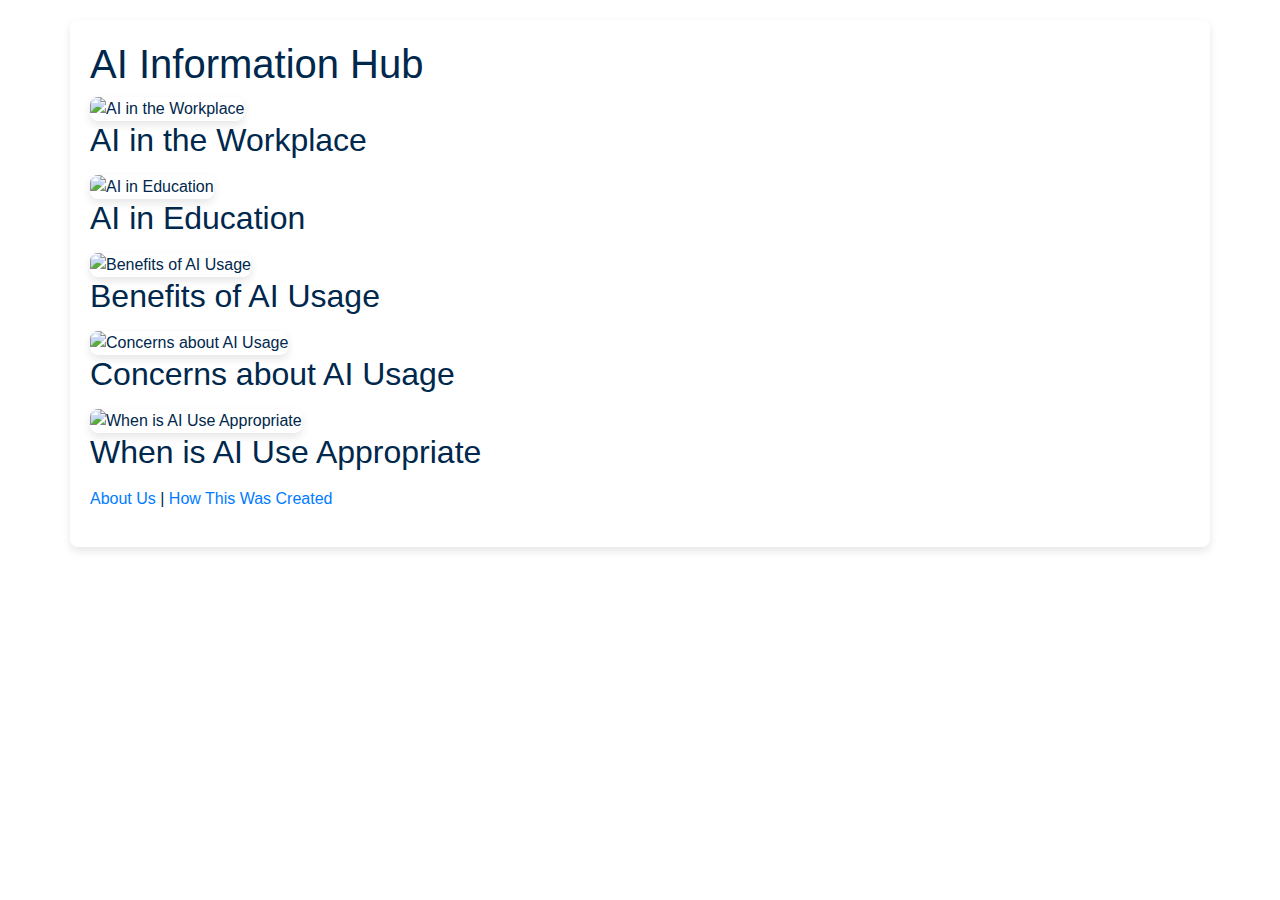
==== index.html @ ffa3e3d1 "Update index.html" ====
<!DOCTYPE html>
<html lang="en">
<head>
    <meta charset="UTF-8">
    <meta name="viewport" content="width=device-width, initial-scale=1.0">
    <title>AI News Hub</title>
    <link href="https://stackpath.bootstrapcdn.com/bootstrap/4.3.1/css/bootstrap.min.css" rel="stylesheet">
    <link href="styles.css" rel="stylesheet">
</head>
<body>
    <div class="container">
        <h1>AI Information Hub</h1>

        <div class="news-item">
            <img src="path_to_image.jpg" alt="AI in the Workplace" class="news-image">
            <h2><a href="ai_in_the_workplace.html">AI in the Workplace</a></h2>
        </div>

        <div class="news-item">
            <img src="path_to_image.jpg" alt="AI in Education" class="news-image">
            <h2><a href="ai_in_education.html">AI in Education</a></h2>
        </div>

        <div class="news-item">
            <img src="path_to_image.jpg" alt="Benefits of AI Usage" class="news-image">
            <h2><a href="benefits_of_ai.html">Benefits of AI Usage</a></h2>
        </div>

        <div class="news-item">
            <img src="path_to_image.jpg" alt="Concerns about AI Usage" class="news-image">
            <h2><a href="concerns_about_ai.html">Concerns about AI Usage</a></h2>
        </div>

        <div class="news-item">
            <img src="path_to_image.jpg" alt="When is AI Use Appropriate" class="news-image">
            <h2><a href="when_ai_is_appropriate.html">When is AI Use Appropriate</a></h2>
        </div>

        <!-- Additional links or sections can be added here -->
        <footer class="footer">
            <p><a href="about_us.html">About Us</a> | <a href="how_this_was_created.html">How This Was Created</a></p>
        </footer>

    </div>
</body>
</html>
---- styles.css ----
/* styles.css */

body {
    font-family: Arial, sans-serif;
    color: #00274C; /* Michigan Blue */
    background-image: url('futuristic_background.jpg'); /* Futuristic Background */
    background-size: cover;
    background-position: center;
    background-attachment: fixed;
}

.navbar {
    background-color: #00274C; /* Michigan Blue */
}

.nav-link, .navbar-brand {
    color: #FFCB05 !important; /* Michigan Maize */
}

.container {
    background-color: rgba(255, 255, 255, 0.9); /* Semi-transparent white */
    padding: 20px;
    border-radius: 8px;
    box-shadow: 0 4px 8px rgba(0, 0, 0, 0.1);
    margin-top: 20px;
}

h2 {
    color: #00274C; /* Michigan Blue */
    margin-bottom: 15px;
}

h2 a {
    text-decoration: none;
    color: #00274C; /* Michigan Blue */
}

h2 a:hover {
    color: #FFCB05; /* Michigan Maize */
}

img {
    border-radius: 8px;
    box-shadow: 0 4px 8px rgba(0, 0, 0, 0.1);
}

@media (max-width: 768px) {
    img {
        float: none;
        margin: auto;
        display: block;
    }
}
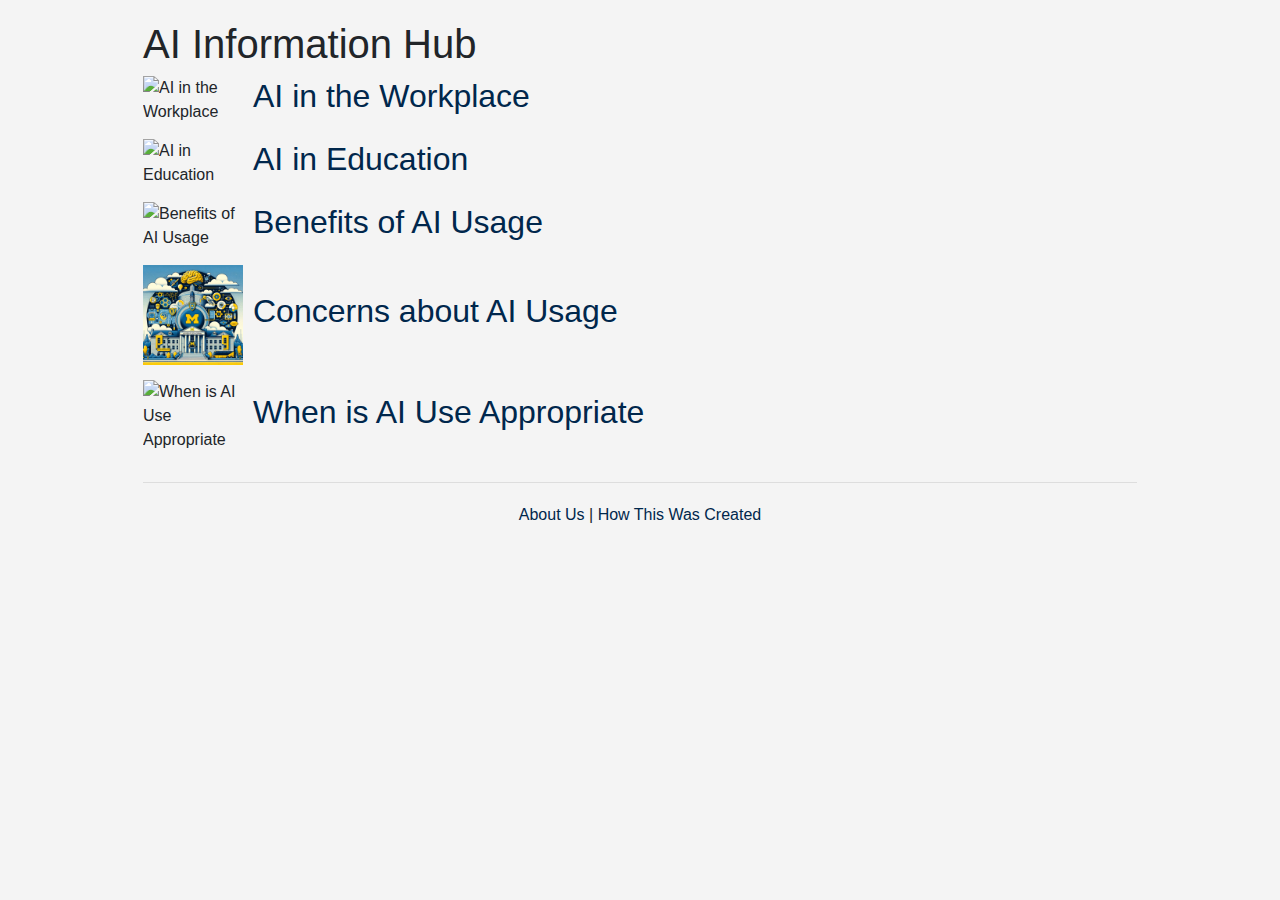
==== commit 37e351ea: "Update index.html" ====
--- a/index.html
+++ b/index.html
@@ -27,7 +27,7 @@
         </div>
 
         <div class="news-item">
-            <img src="path_to_image.jpg" alt="Concerns about AI Usage" class="news-image">
+            <img src="Concerns_ai.jpg" alt="Concerns about AI Usage" class="news-image">
             <h2><a href="concerns_about_ai.html">Concerns about AI Usage</a></h2>
         </div>
 
--- a/styles.css
+++ b/styles.css
@@ -2,54 +2,54 @@
 
 body {
     font-family: Arial, sans-serif;
-    color: #00274C; /* Michigan Blue */
-    background-image: url('futuristic_background.jpg'); /* Futuristic Background */
-    background-size: cover;
-    background-position: center;
-    background-attachment: fixed;
-}
-
-.navbar {
-    background-color: #00274C; /* Michigan Blue */
-}
-
-.nav-link, .navbar-brand {
-    color: #FFCB05 !important; /* Michigan Maize */
+    margin: 0;
+    padding: 0;
+    background-color: #f4f4f4;
 }
 
 .container {
-    background-color: rgba(255, 255, 255, 0.9); /* Semi-transparent white */
-    padding: 20px;
-    border-radius: 8px;
-    box-shadow: 0 4px 8px rgba(0, 0, 0, 0.1);
-    margin-top: 20px;
+    width: 80%;
+    margin: auto;
+    padding-top: 20px;
 }
 
-h2 {
-    color: #00274C; /* Michigan Blue */
+.news-item {
+    display: flex;
+    align-items: center;
     margin-bottom: 15px;
 }
 
-h2 a {
-    text-decoration: none;
-    color: #00274C; /* Michigan Blue */
+.news-item h2 {
+    margin-left: 10px;
 }
 
-h2 a:hover {
-    color: #FFCB05; /* Michigan Maize */
+.news-image {
+    width: 100px;
+    height: auto;
 }
 
-img {
-    border-radius: 8px;
-    box-shadow: 0 4px 8px rgba(0, 0, 0, 0.1);
+.news-item h2 a {
+    color: #00274C;
+    text-decoration: none;
 }
 
-@media (max-width: 768px) {
-    img {
-        float: none;
-        margin: auto;
-        display: block;
-    }
+.news-item h2 a:hover {
+    text-decoration: underline;
 }
 
 
+.footer {
+    text-align: center;
+    padding: 20px 0;
+    margin-top: 30px;
+    border-top: 1px solid #ddd;
+}
+
+.footer a {
+    color: #00274C;
+    text-decoration: none;
+}
+
+.footer a:hover {
+    text-decoration: underline;
+}
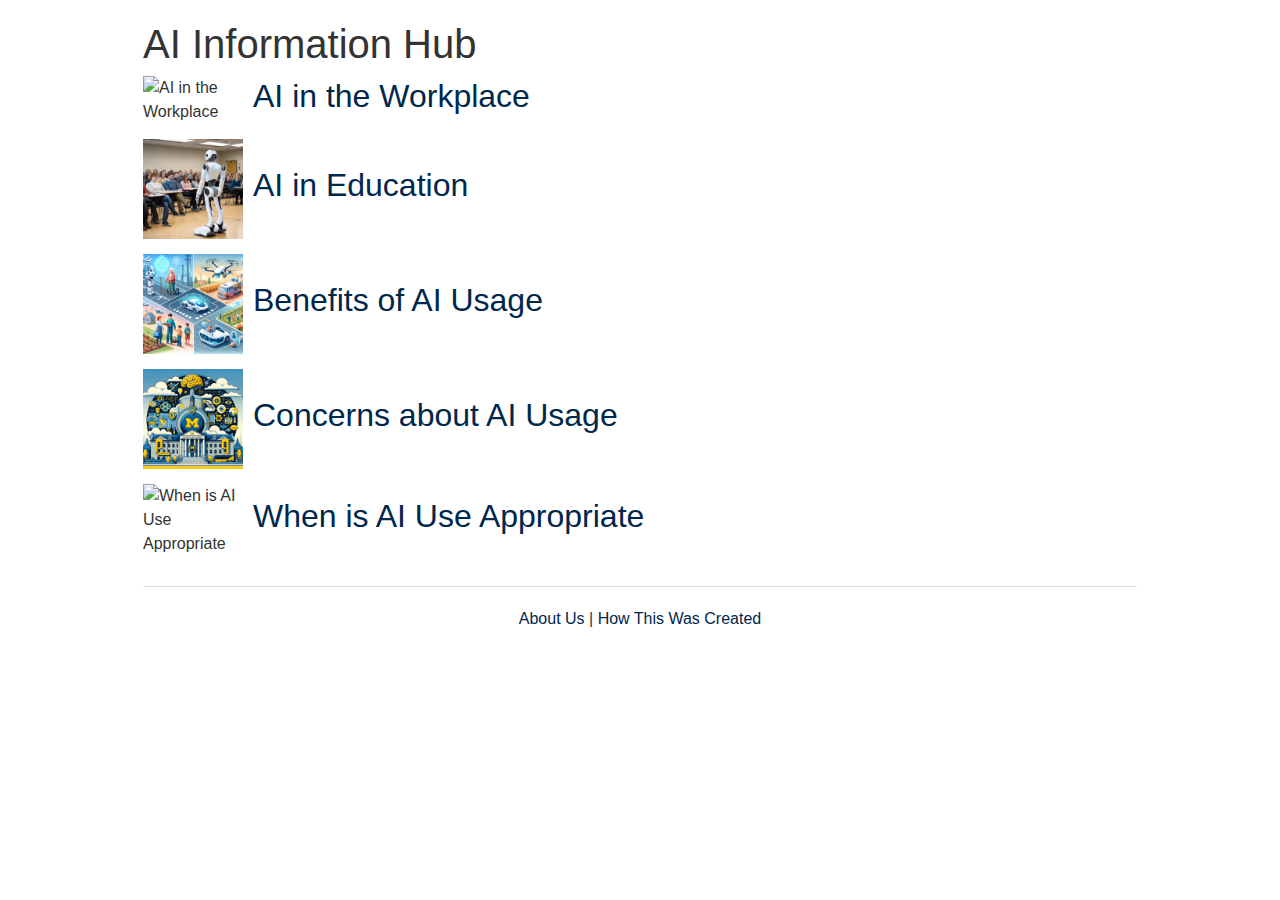
==== commit b69e0905: "Update index.html" ====
--- a/index.html
+++ b/index.html
@@ -12,17 +12,17 @@
         <h1>AI Information Hub</h1>
 
         <div class="news-item">
-            <img src="path_to_image.jpg" alt="AI in the Workplace" class="news-image">
-            <h2><a href="ai_in_the_workplace.html">AI in the Workplace</a></h2>
+            <img src="ai_in_the_workplace.jpg" alt="AI in the Workplace" class="news-image">
+            <h2><a href="ai_in_the_workforce.html">AI in the Workplace</a></h2>
         </div>
 
         <div class="news-item">
-            <img src="path_to_image.jpg" alt="AI in Education" class="news-image">
+            <img src="ai_in_education.jpg" alt="AI in Education" class="news-image">
             <h2><a href="ai_in_education.html">AI in Education</a></h2>
         </div>
 
         <div class="news-item">
-            <img src="path_to_image.jpg" alt="Benefits of AI Usage" class="news-image">
+            <img src="benefits_of_ai.jpg" alt="Benefits of AI Usage" class="news-image">
             <h2><a href="benefits_of_ai.html">Benefits of AI Usage</a></h2>
         </div>
 
--- a/styles.css
+++ b/styles.css
@@ -4,7 +4,11 @@
     font-family: Arial, sans-serif;
     margin: 0;
     padding: 0;
-    background-color: #f4f4f4;
+    background-image: url('landing_background.jpeg'); /* Path to your background image */
+    background-size: cover; /* Cover the entire viewport */
+    background-position: center; /* Center the image */
+    background-attachment: fixed; /* Fixed background */
+    color: #333;
 }
 
 .container {
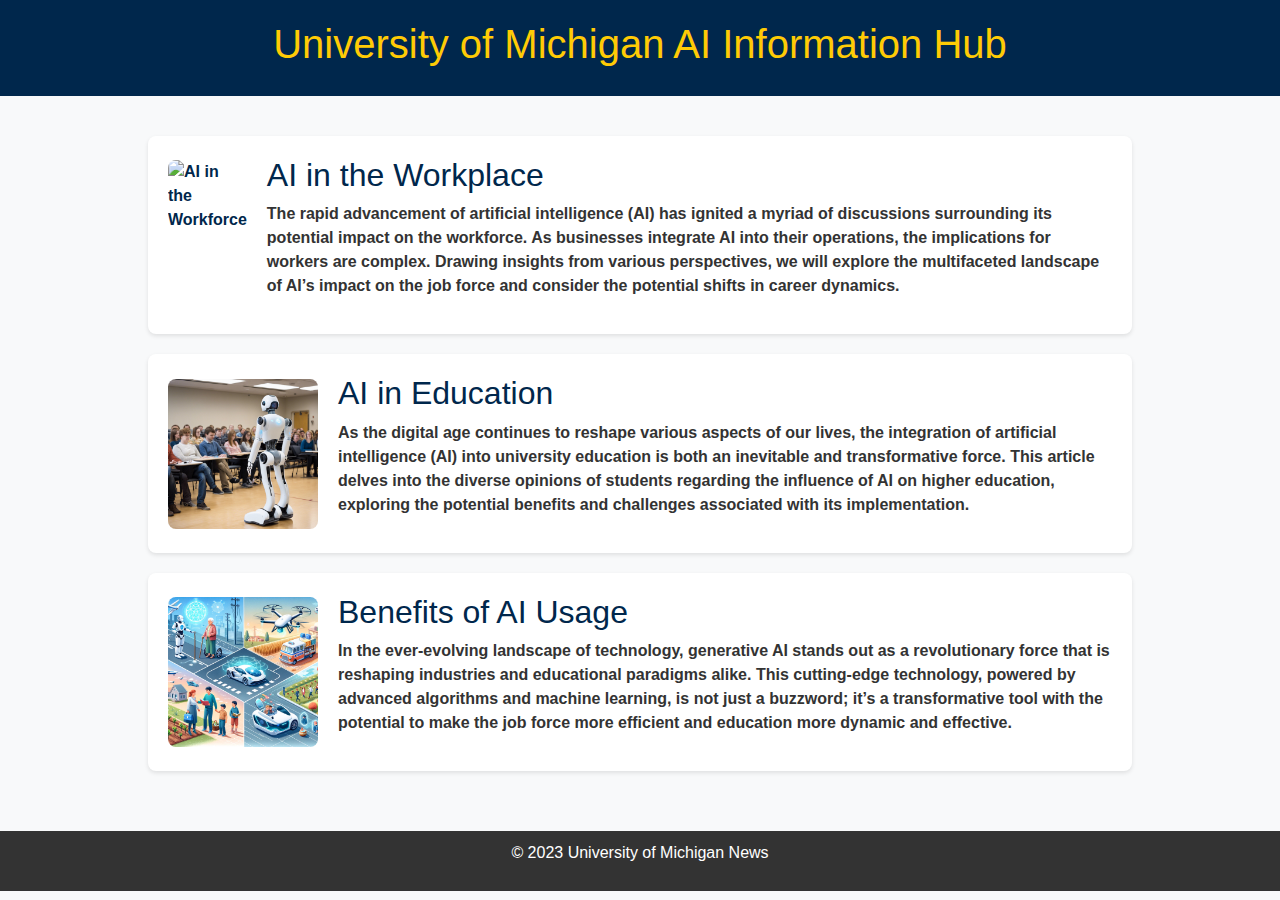
==== commit 4fac84e1: "Update index.html" ====
--- a/index.html
+++ b/index.html
@@ -3,44 +3,148 @@
 <head>
     <meta charset="UTF-8">
     <meta name="viewport" content="width=device-width, initial-scale=1.0">
-    <title>AI News Hub</title>
+    <title>University of Michigan News</title>
     <link href="https://stackpath.bootstrapcdn.com/bootstrap/4.3.1/css/bootstrap.min.css" rel="stylesheet">
-    <link href="styles.css" rel="stylesheet">
+    <style>
+        body {
+    background-color: #f8f9fa;
+    font-family: 'Segoe UI', Tahoma, Geneva, Verdana, sans-serif;
+}
+
+.header {
+    background-color: #00274C; /* UofM Blue */
+    color: #FFCB05; /* UofM Maize */
+    padding: 20px;
+    text-align: center;
+    font-size: 2rem;
+}
+
+.main-content {
+    width: 80%;
+    max-width: 1200px;
+    margin: 20px auto;
+    padding: 20px;
+}
+
+.article-preview {
+    background-color: white;
+    margin-bottom: 20px;
+    padding: 20px;
+    border-radius: 8px;
+    box-shadow: 0 2px 4px rgba(0, 0, 0, 0.1);
+    display: flex;
+    align-items: center;
+    gap: 20px;
+}
+
+.article-preview img {
+    width: 150px;
+    height: 150px;
+    border-radius: 8px;
+}
+
+.article-preview div {
+    flex-grow: 1;
+}
+
+.article-preview h2 {
+    margin-top: 0;
+    color: #00274C; /* UofM Blue */
+}
+
+.article-preview p {
+    color: #333;
+}
+
+.article-preview a {
+    color: #00274C;
+    text-decoration: none;
+    font-weight: bold;
+}
+
+.footer {
+    background-color: #333;
+    color: #fff;
+    text-align: center;
+    padding: 10px;
+    margin-top: 20px;
+}
+.article-preview {
+    background-color: white;
+    margin-bottom: 20px;
+    padding: 20px;
+    border-radius: 8px;
+    box-shadow: 0 2px 4px rgba(0, 0, 0, 0.1);
+}
+
+.article-link {
+    display: flex;
+    align-items: center;
+    text-decoration: none;
+    color: #333;
+}
+
+.article-link img {
+    width: 150px;
+    height: 150px;
+    border-radius: 8px;
+    margin-right: 20px;
+}
+
+.article-info {
+    flex-grow: 1;
+}
+
+.article-info h2 {
+    margin-top: 0;
+    color: #00274C; /* UofM Blue */
+}
+
+    </style>
 </head>
 <body>
-    <div class="container">
-        <h1>AI Information Hub</h1>
 
-        <div class="news-item">
-            <img src="ai_in_the_workplace.jpg" alt="AI in the Workplace" class="news-image">
-            <h2><a href="ai_in_the_workforce.html">AI in the Workplace</a></h2>
-        </div>
+    <header class="header">
+        <h1>University of Michigan AI Information Hub</h1>
+    </header>
 
-        <div class="news-item">
-            <img src="ai_in_education.jpg" alt="AI in Education" class="news-image">
-            <h2><a href="ai_in_education.html">AI in Education</a></h2>
-        </div>
+    <main class="main-content">
+        <section class="article-preview" id="ai-in-the-workplace">
+            <a href="ai-in-the-workplace.html" class="article-link">
+                <img src="ai_in_the_workplace.jpg" alt="AI in the Workforce">
+                <div class="article-info">
+                    <h2>AI in the Workplace</h2>
+                    <p>The rapid advancement of artificial intelligence (AI) has ignited a myriad of discussions surrounding its potential impact on the workforce. As businesses integrate AI into their operations, the implications for workers are complex. Drawing insights from various perspectives, we will explore the multifaceted landscape of AI’s impact on the job force and consider the potential shifts in career dynamics. </p>
+                </div>
+            </a>
+        </section>
+        <section class="article-preview" id="ai-in-education">
+            <a href="ai_in_education.html" class="article-link">
+                <img src="ai_in_education.jpg" alt="AI in the Workforce">
+                <div class="article-info">
+                    <h2>AI in Education</h2>
+                    <p>As the digital age continues to reshape various aspects of our lives, the integration of artificial intelligence (AI) into university education is both an inevitable and transformative force. This article delves into the diverse opinions of students regarding the influence of AI on higher education, exploring the potential benefits and challenges associated with its implementation. </p>
+                </div>
+            </a>
+        </section>
+        <section class="article-preview" id="benefits-of-ai">
+            <a href="benefits_of_ai.html" class="article-link">
+                <img src="benefits_of_ai.jpg" alt="AI in the Workplace">
+                <div class="article-info">
+                    <h2>Benefits of AI Usage</h2>
+                    <p>In the ever-evolving landscape of technology, generative AI stands out as a revolutionary force that is reshaping industries and educational paradigms alike. This cutting-edge technology, powered by advanced algorithms and machine learning, is not just a buzzword; it’s a transformative tool with the potential to make the job force more efficient and education more dynamic and effective.</p>
+                </div>
+            </a>
+        </section>
+        <!-- Additional articles will follow in a similar format -->
+    </main>
 
-        <div class="news-item">
-            <img src="benefits_of_ai.jpg" alt="Benefits of AI Usage" class="news-image">
-            <h2><a href="benefits_of_ai.html">Benefits of AI Usage</a></h2>
-        </div>
+    <footer class="footer">
+        <p>&copy; 2023 University of Michigan News</p>
+    </footer>
 
-        <div class="news-item">
-            <img src="Concerns_ai.jpg" alt="Concerns about AI Usage" class="news-image">
-            <h2><a href="concerns_about_ai.html">Concerns about AI Usage</a></h2>
-        </div>
-
-        <div class="news-item">
-            <img src="path_to_image.jpg" alt="When is AI Use Appropriate" class="news-image">
-            <h2><a href="when_ai_is_appropriate.html">When is AI Use Appropriate</a></h2>
-        </div>
-
-        <!-- Additional links or sections can be added here -->
-        <footer class="footer">
-            <p><a href="about_us.html">About Us</a> | <a href="how_this_was_created.html">How This Was Created</a></p>
-        </footer>
-
-    </div>
+    <!-- Bootstrap JS -->
+    <!-- ... -->
 </body>
 </html>
+</html>
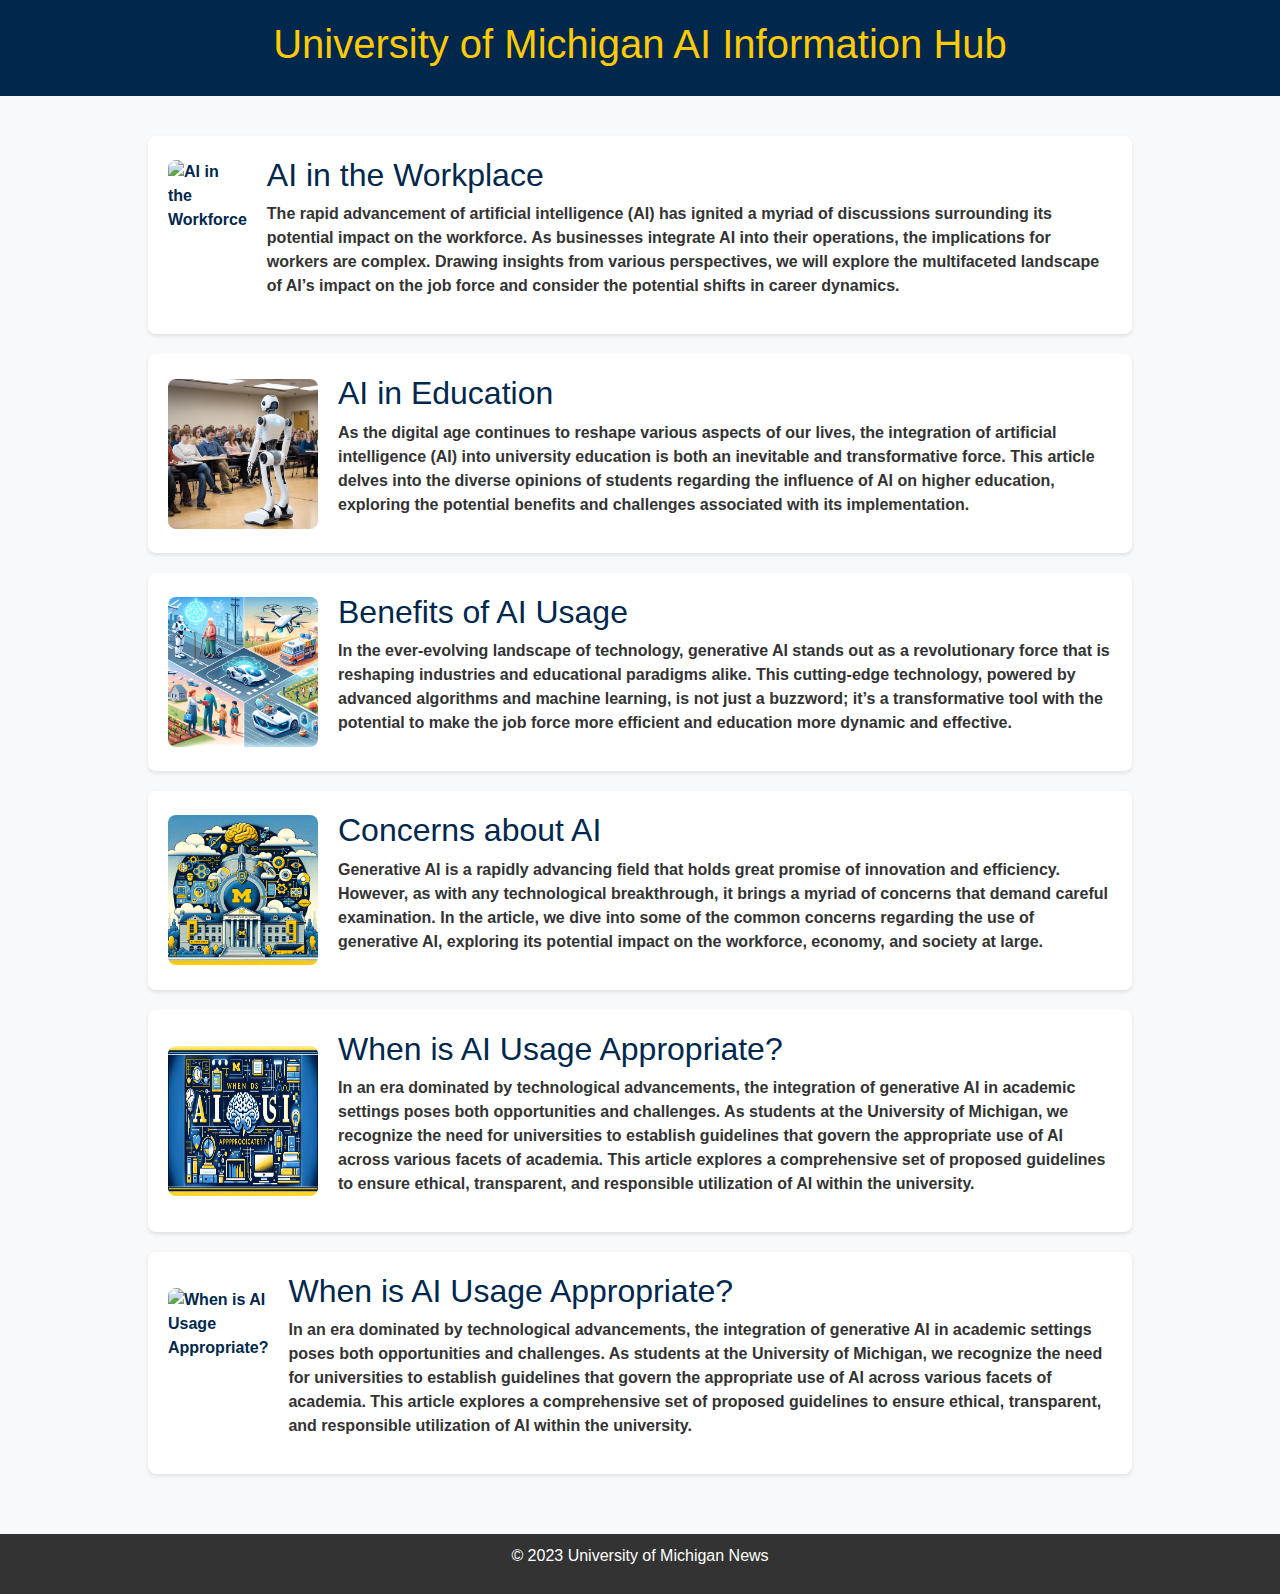
==== commit 7903ad2e: "Update index.html" ====
--- a/index.html
+++ b/index.html
@@ -110,7 +110,7 @@
 
     <main class="main-content">
         <section class="article-preview" id="ai-in-the-workplace">
-            <a href="ai-in-the-workplace.html" class="article-link">
+            <a href="ai_in_the_workforce.html" class="article-link">
                 <img src="ai_in_the_workplace.jpg" alt="AI in the Workforce">
                 <div class="article-info">
                     <h2>AI in the Workplace</h2>
@@ -129,10 +129,37 @@
         </section>
         <section class="article-preview" id="benefits-of-ai">
             <a href="benefits_of_ai.html" class="article-link">
-                <img src="benefits_of_ai.jpg" alt="AI in the Workplace">
+                <img src="benefits_of_ai.jpg" alt="Benefits of AI Usage">
                 <div class="article-info">
                     <h2>Benefits of AI Usage</h2>
                     <p>In the ever-evolving landscape of technology, generative AI stands out as a revolutionary force that is reshaping industries and educational paradigms alike. This cutting-edge technology, powered by advanced algorithms and machine learning, is not just a buzzword; it’s a transformative tool with the potential to make the job force more efficient and education more dynamic and effective.</p>
+                </div>
+            </a>
+        </section>
+        <section class="article-preview" id="concerns-about-ai">
+            <a href="concerns_about_ai.html" class="article-link">
+                <img src="Concerns_ai.jpg" alt="Concerns about AI">
+                <div class="article-info">
+                    <h2>Concerns about AI</h2>
+                    <p>Generative AI is a rapidly advancing field that holds great promise of innovation and efficiency. However, as with any technological breakthrough, it brings a myriad of concerns that demand careful examination. In the article, we dive into some of the common concerns regarding the use of generative AI, exploring its potential impact on the workforce, economy, and society at large. </p>
+                </div>
+            </a>
+        </section>
+        <section class="article-preview" id="when-ai-is-appropriate">
+            <a href="when_ai_is_appropriate.html" class="article-link">
+                <img src="when_ai_is_appropriate.jpg" alt="When is AI Usage Appropriate?">
+                <div class="article-info">
+                    <h2>When is AI Usage Appropriate?</h2>
+                    <p>In an era dominated by technological advancements, the integration of generative AI in academic settings poses both opportunities and challenges. As students at the University of Michigan, we recognize the need for universities to establish guidelines that govern the appropriate use of AI across various facets of academia. This article explores a comprehensive set of proposed guidelines to ensure ethical, transparent, and responsible utilization of AI within the university.</p>
+                </div>
+            </a>
+        </section>
+         <section class="article-preview" id="lean-more-about-ai">
+            <a href="learn_more_about_ai.html" class="article-link">
+                <img src="learn_more_about_ai.jpg" alt="When is AI Usage Appropriate?">
+                <div class="article-info">
+                    <h2>When is AI Usage Appropriate?</h2>
+                    <p>In an era dominated by technological advancements, the integration of generative AI in academic settings poses both opportunities and challenges. As students at the University of Michigan, we recognize the need for universities to establish guidelines that govern the appropriate use of AI across various facets of academia. This article explores a comprehensive set of proposed guidelines to ensure ethical, transparent, and responsible utilization of AI within the university.</p>
                 </div>
             </a>
         </section>
@@ -148,3 +175,4 @@
 </body>
 </html>
 </html>
+
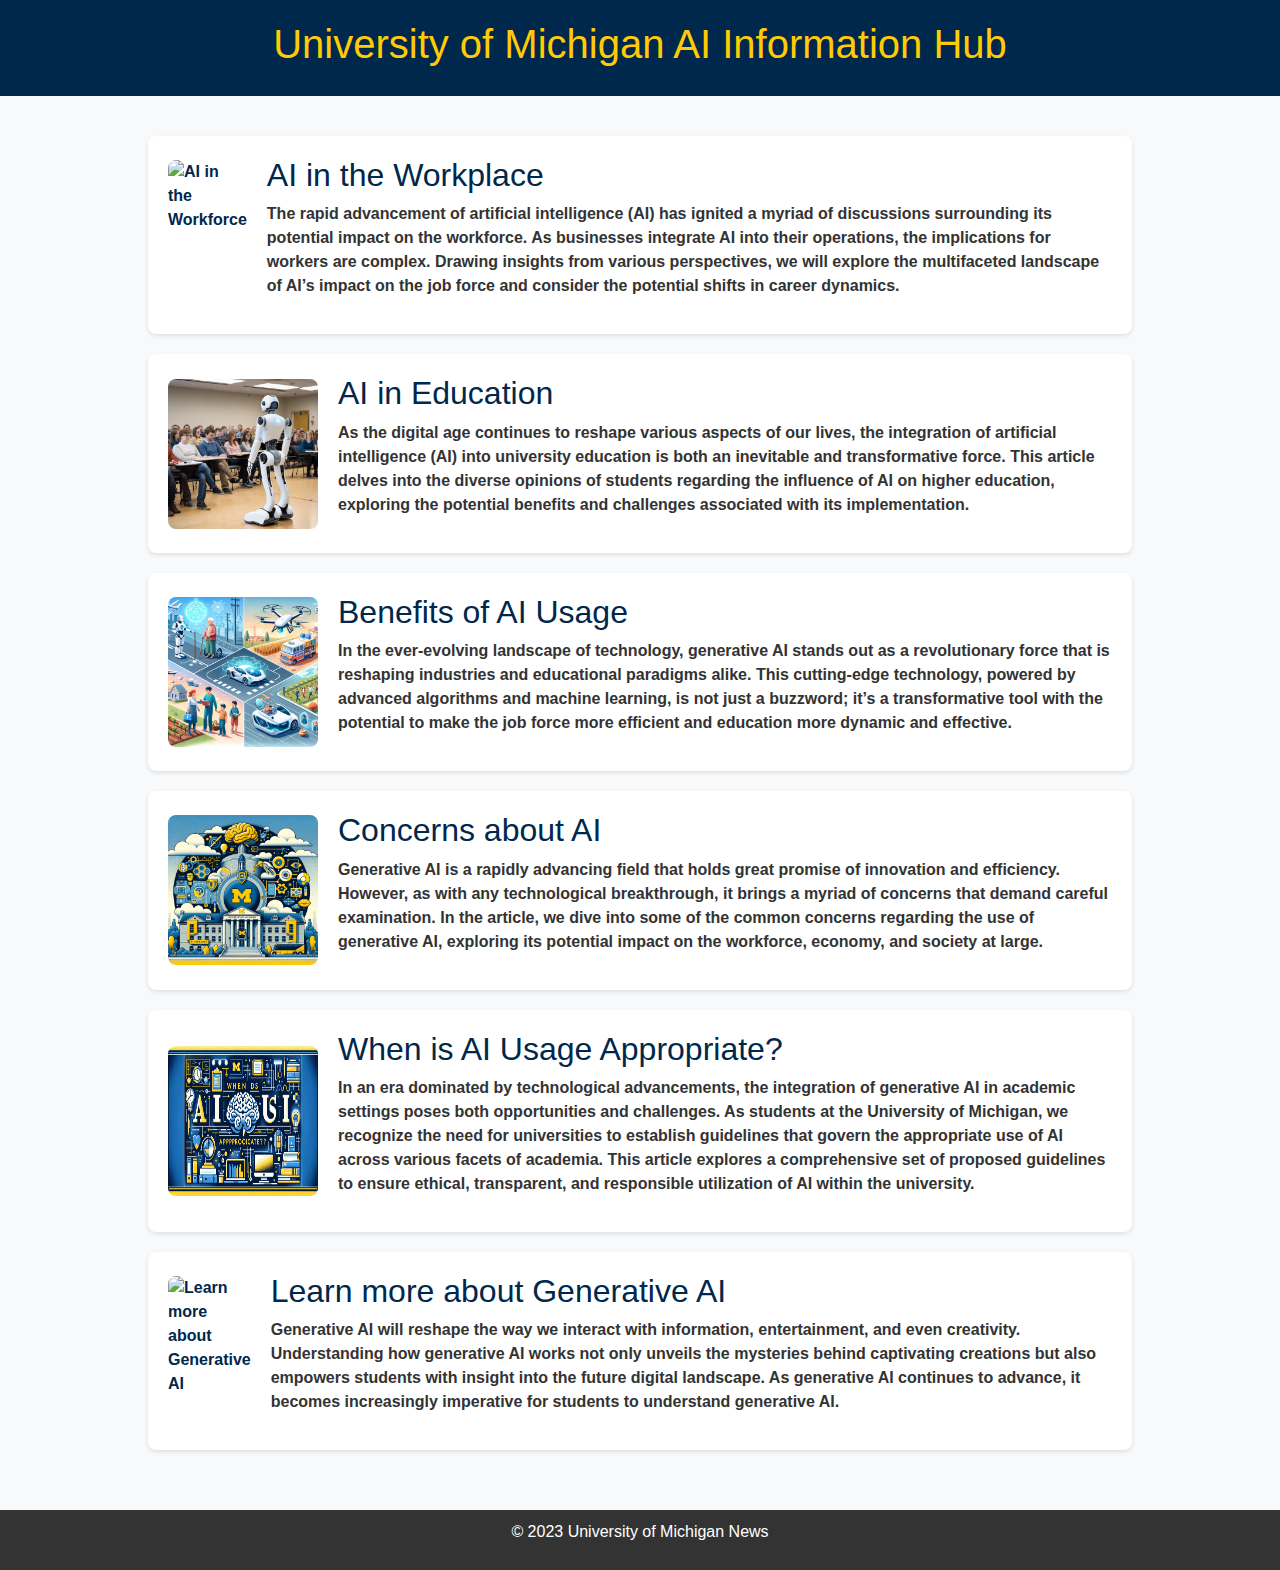
==== commit 55ff7478: "Update index.html" ====
--- a/index.html
+++ b/index.html
@@ -156,10 +156,10 @@
         </section>
          <section class="article-preview" id="lean-more-about-ai">
             <a href="learn_more_about_ai.html" class="article-link">
-                <img src="learn_more_about_ai.jpg" alt="When is AI Usage Appropriate?">
+                <img src="learn_more_about_ai.jpg" alt="Learn more about Generative AI">
                 <div class="article-info">
-                    <h2>When is AI Usage Appropriate?</h2>
-                    <p>In an era dominated by technological advancements, the integration of generative AI in academic settings poses both opportunities and challenges. As students at the University of Michigan, we recognize the need for universities to establish guidelines that govern the appropriate use of AI across various facets of academia. This article explores a comprehensive set of proposed guidelines to ensure ethical, transparent, and responsible utilization of AI within the university.</p>
+                    <h2>Learn more about Generative AI</h2>
+                    <p>Generative AI will reshape the way we interact with information, entertainment, and even creativity. Understanding how generative AI works not only unveils the mysteries behind captivating creations but also empowers students with insight into the future digital landscape. As generative AI continues to advance, it becomes increasingly imperative for students to understand generative AI.</p>
                 </div>
             </a>
         </section>
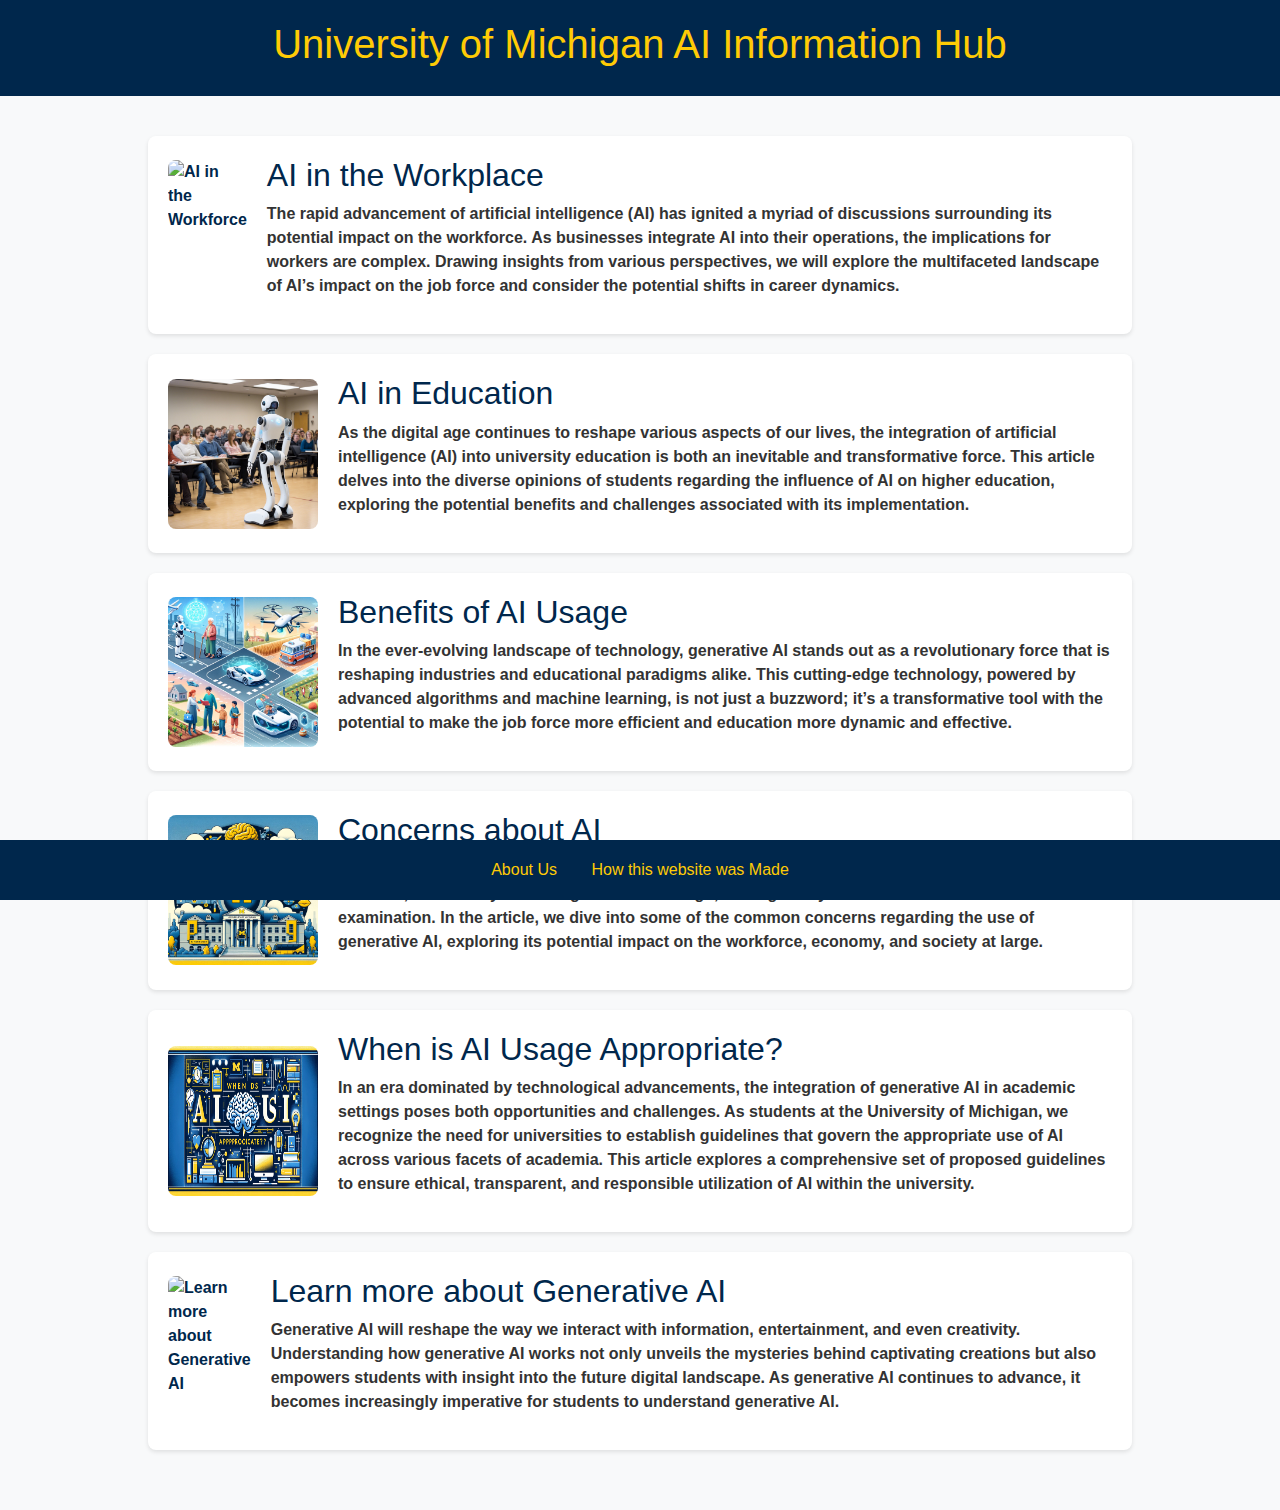
==== commit 67c2bef7: "Update index.html" ====
--- a/index.html
+++ b/index.html
@@ -63,11 +63,33 @@
 }
 
 .footer {
-    background-color: #333;
-    color: #fff;
+    margin: 0;
+    padding: 0;
+    min-height: 100vh;
+    position: relative;
+    padding-bottom: 60px; /* Height of the footer */
+}
+
+.sticky-footer {
+    position: fixed;
+    left: 0;
+    bottom: 0;
+    width: 100%;
+    background-color: #00274C; /* UofM Blue */
+    color: white;
     text-align: center;
-    padding: 10px;
-    margin-top: 20px;
+    height: 60px; /* Adjust as needed */
+    line-height: 60px; /* Same as height for vertical centering */
+}
+
+.footer-links a {
+    color: #FFCB05; /* UofM Maize */
+    margin: 0 15px;
+    text-decoration: none;
+}
+
+.footer-links a:hover {
+    text-decoration: underline;
 }
 .article-preview {
     background-color: white;
@@ -166,8 +188,11 @@
         <!-- Additional articles will follow in a similar format -->
     </main>
 
-    <footer class="footer">
-        <p>&copy; 2023 University of Michigan News</p>
+    <footer class="sticky-footer">
+    <div class="footer-links">
+        <a href="about_us.html">About Us</a>
+        <a href="how_was_made.html">How this website was Made</a>
+    </div>
     </footer>
 
     <!-- Bootstrap JS -->
@@ -176,3 +201,4 @@
 </html>
 </html>
 
+
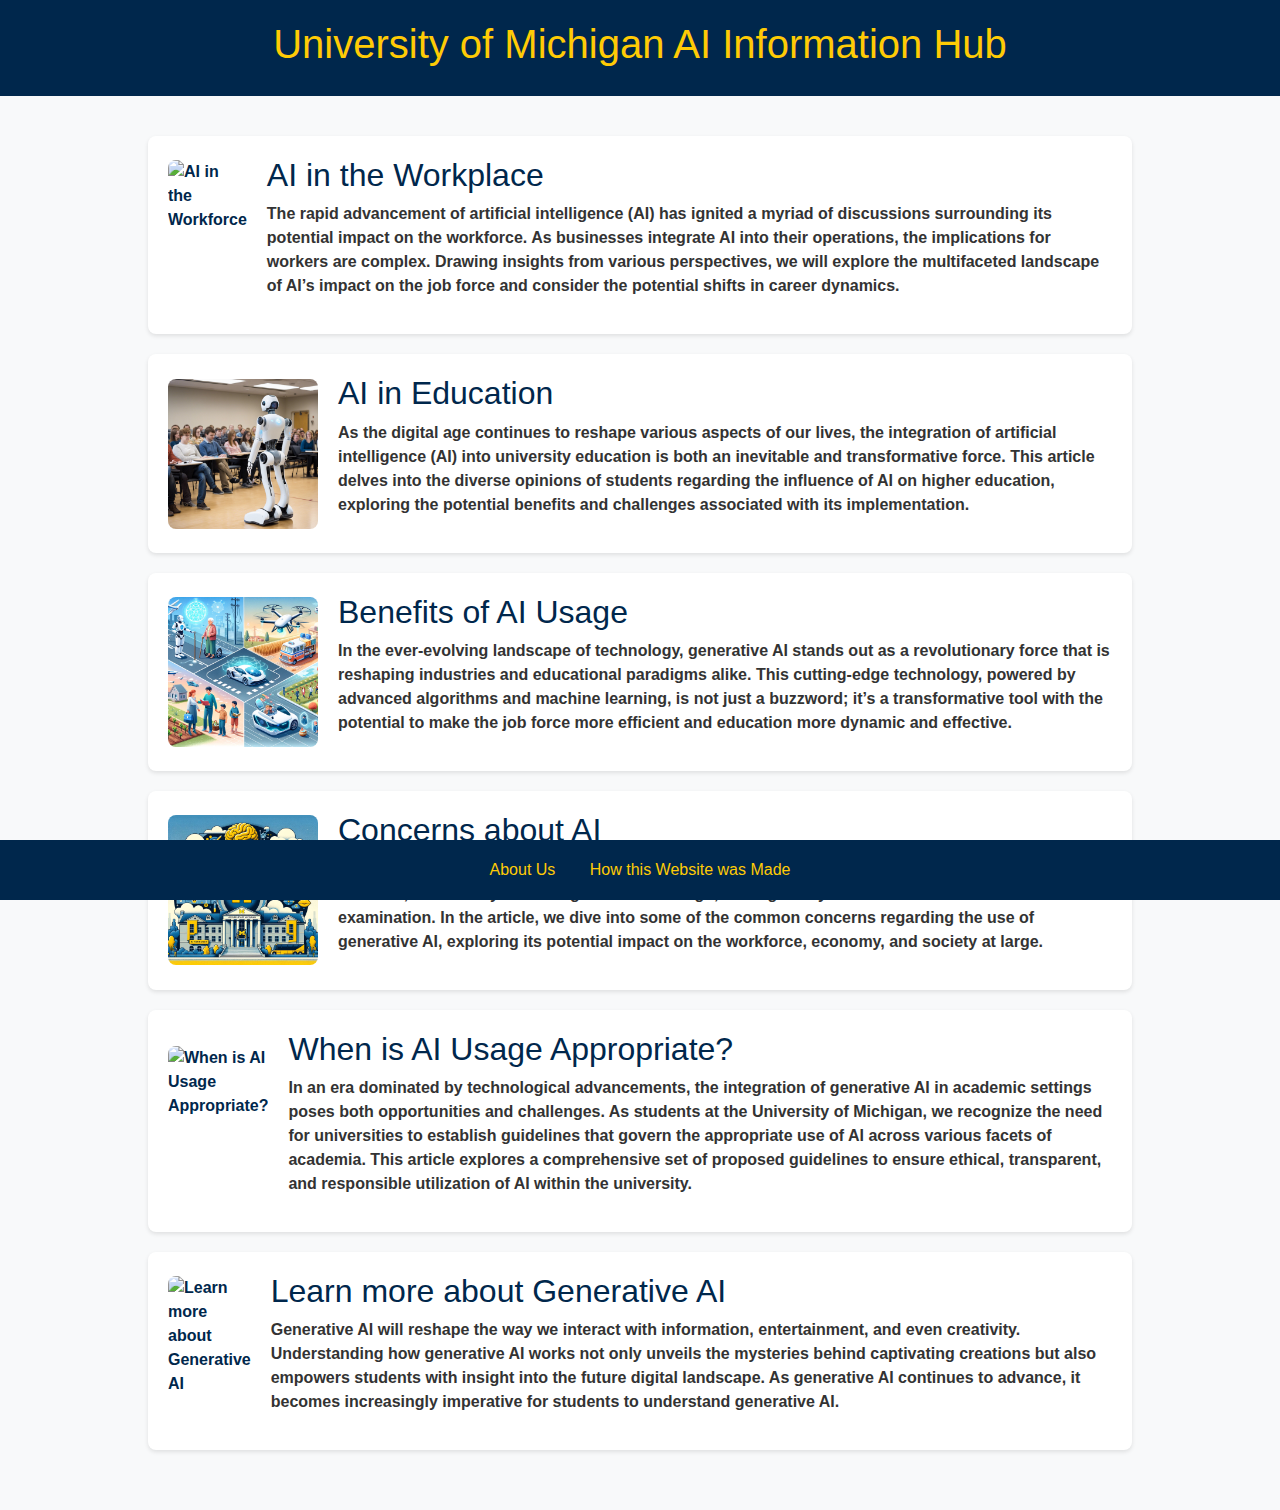
==== commit 0b6c157d: "Update index.html" ====
--- a/index.html
+++ b/index.html
@@ -191,7 +191,7 @@
     <footer class="sticky-footer">
     <div class="footer-links">
         <a href="about_us.html">About Us</a>
-        <a href="how_was_made.html">How this website was Made</a>
+        <a href="how_this_was_made.html">How this Website was Made</a>
     </div>
     </footer>
 
